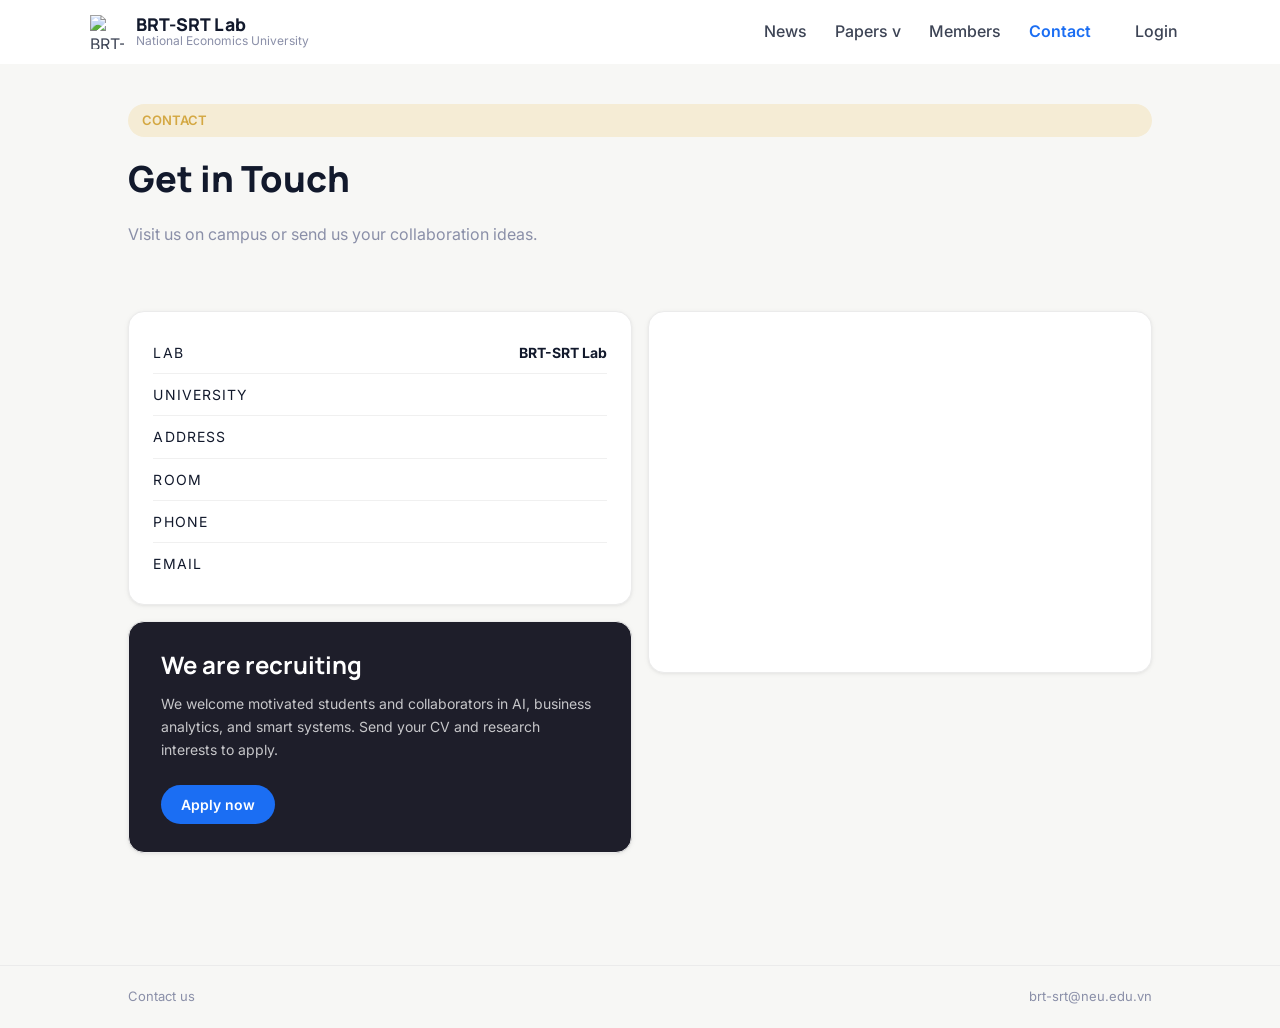
==== contact.html @ b158ad25 "Refactor website structure and improve content presentation - Updated meta tags for SEO optimization" ====
<!DOCTYPE html>
<html lang="en">
<head>
  <meta charset="UTF-8">
  <meta name="viewport" content="width=device-width, initial-scale=1.0">
  <title>Contact</title>
  <meta name="description" content="Contact BRT-SRT Lab at National Economics University.">

  <link rel="preconnect" href="https://fonts.googleapis.com">
  <link rel="preconnect" href="https://fonts.gstatic.com" crossorigin>
  <link href="https://fonts.googleapis.com/css2?family=Manrope:wght@400;500;600;700;800&family=Inter:wght@400;500;600&display=swap" rel="stylesheet">

  <link rel="stylesheet" href="https://unpkg.com/leaflet@1.9.4/dist/leaflet.css" crossorigin="">
  <link rel="stylesheet" href="assets/css/tokens.css">
  <link rel="stylesheet" href="assets/css/base.css">
  <link rel="stylesheet" href="assets/css/components.css">
</head>
<body>
  <header class="navbar">
    <div class="navbar__inner">
      <a href="index.html" class="nav-logo" aria-label="BRT-SRT Home">
        <img src="assets/images/lab-logo.svg" alt="BRT-SRT logo" width="34" height="34">
        <span>
          <span class="nav-logo__text">BRT-SRT Lab</span>
          <span class="nav-logo__sub">National Economics University</span>
        </span>
      </a>

      <ul class="nav-links" role="list">
        <li><a href="post.html">News</a></li>
        <li class="nav-item--dropdown">
          <button class="nav-trigger" type="button" aria-expanded="false">Papers v</button>
          <div class="nav-dropdown" role="menu">
            <a href="paper.html">All Papers</a>
            <a href="paper.html?type=SCI">SCI</a>
            <a href="paper.html?type=SCIE">SCIE</a>
            <a href="paper.html?type=Conference">Conference</a>
            <a href="paper.html">Patent</a>
            <a href="paper.html">Program Signup</a>
            <a href="paper.html">Datasets</a>
            <a href="paper.html">Projects</a>
            <a href="paper.html">Awards</a>
          </div>
        </li>
        <li><a href="members.html">Members</a></li>
        <li><a href="contact.html" class="active">Contact</a></li>
        <li><a href="mailto:brt-srt@neu.edu.vn?subject=Login%20Request" class="btn btn-primary nav-login">Login</a></li>
      </ul>

      <button class="nav-mobile-toggle" aria-label="Open menu" aria-expanded="false">&#9776;</button>
    </div>
  </header>

  <main>
    <section class="page-title-wrap">
      <div class="container page-title-inner">
        <span class="meta-badge">CONTACT</span>
        <h1 class="page-title">Get in Touch</h1>
        <p class="page-subtitle">Visit us on campus or send us your collaboration ideas.</p>
      </div>
    </section>

    <section class="section">
      <div class="container contact-layout">
        <div class="contact-panel">
          <article class="card contact-card">
            <div class="contact-row">
              <span class="contact-label">Lab</span>
              <strong id="contact-name">BRT-SRT Lab</strong>
            </div>
            <div class="contact-row">
              <span class="contact-label">University</span>
              <span id="contact-university"></span>
            </div>
            <div class="contact-row">
              <span class="contact-label">Address</span>
              <span id="contact-address"></span>
            </div>
            <div class="contact-row">
              <span class="contact-label">Room</span>
              <span id="contact-room"></span>
            </div>
            <div class="contact-row">
              <span class="contact-label">Phone</span>
              <a id="contact-phone" href="#"></a>
            </div>
            <div class="contact-row">
              <span class="contact-label">Email</span>
              <a id="contact-email-link" href="mailto:"><span id="contact-email"></span></a>
            </div>
          </article>

          <article id="recruit-card-wrap" class="card recruit-card">
            <h3>We are recruiting</h3>
            <p>
              We welcome motivated students and collaborators in AI, business analytics, and smart systems.
              Send your CV and research interests to apply.
            </p>
            <a id="apply-btn" class="btn btn-primary" href="#">Apply now</a>
          </article>
        </div>

        <article class="card contact-map-card">
          <div id="map" class="map" aria-label="Lab location map"></div>
        </article>
      </div>
    </section>
  </main>

  <footer class="footer">
    <div class="container footer__minimal">
      <span class="footer-contact-label">Contact us</span>
      <a class="footer-email" href="mailto:brt-srt@neu.edu.vn">brt-srt@neu.edu.vn</a>
    </div>
  </footer>

  <script src="https://unpkg.com/leaflet@1.9.4/dist/leaflet.js" crossorigin=""></script>
  <script src="assets/js/render.js"></script>
  <script src="assets/js/map.js"></script>
  <script>
    document.addEventListener('DOMContentLoaded', initContactMap);
  </script>
</body>
</html>
---- assets/css/tokens.css ----
/* ============================================================
   tokens.css — SCLab-inspired Design Tokens
   ============================================================ */
:root {
  /* Core colors */
  --color-primary: #1B6EF3;
  --color-primary-hover: #1558C7;
  --color-accent-warm: #D4A843;
  --color-accent-muted: #C8A96E;

  --bg-page: #F7F7F5;
  --bg-card: #FFFFFF;
  --bg-hero: linear-gradient(135deg, #E8E8F4 0%, #F0D8E8 50%, #EDE8DC 100%);
  --bg-dark-card: #1E1E2A;

  --bg-chip-sci: #E8F0FF;
  --bg-chip-if: #FFF3CD;
  --bg-chip-jcr: #D1ECF1;

  --text-primary: #12192C;
  --text-body: #3D4455;
  --text-muted: #8A8FA8;
  --text-accent-warm: #D4A843;
  --text-if: #856404;
  --text-jcr: #0C5460;

  --color-border: #EBEBEB;
  --color-border-soft: #E0E0E0;
  --color-card-soft: #F5F5F5;

  /* Typography */
  --font-display: 'Manrope', 'Inter', sans-serif;
  --font-body: 'Inter', 'Manrope', sans-serif;

  --text-xs: 0.75rem;
  --text-sm: 0.875rem;
  --text-base: 1rem;
  --text-lg: 1.125rem;
  --text-xl: 1.5rem;
  --text-2xl: 2.25rem;
  --text-hero: clamp(2.5rem, 5vw, 3.5rem);

  --fw-regular: 400;
  --fw-medium: 500;
  --fw-semibold: 600;
  --fw-bold: 700;
  --fw-extrabold: 800;

  /* Spacing */
  --space-1: 4px;
  --space-2: 8px;
  --space-3: 12px;
  --space-4: 16px;
  --space-5: 20px;
  --space-6: 24px;
  --space-8: 32px;
  --space-10: 40px;
  --space-12: 48px;
  --space-16: 64px;
  --space-20: 80px;

  /* Radius */
  --radius-sm: 8px;
  --radius-md: 12px;
  --radius-lg: 16px;
  --radius-xl: 20px;
  --radius-pill: 999px;

  /* Shadows */
  --shadow-card: 0 1px 3px rgba(0, 0, 0, 0.05), 0 1px 6px rgba(0, 0, 0, 0.04);
  --shadow-dropdown: 0 4px 20px rgba(0, 0, 0, 0.10);
  --shadow-nav-scroll: 0 1px 8px rgba(0, 0, 0, 0.08);

  /* Layout */
  --content-max: 1100px;
  --nav-height: 64px;
  --section-gap: 64px;

  /* Motion */
  --transition-fast: 100ms;
  --transition-base: 150ms;
}
---- assets/css/base.css ----
/* ============================================================
   base.css — SCLab-inspired Base Styles
   ============================================================ */

* {
  box-sizing: border-box;
  margin: 0;
  padding: 0;
}

*::before,
*::after {
  box-sizing: border-box;
}

html {
  -webkit-text-size-adjust: 100%;
  scroll-behavior: smooth;
}

body {
  font-family: var(--font-body);
  font-size: var(--text-base);
  font-weight: var(--fw-regular);
  color: var(--text-body);
  background: var(--bg-page);
  line-height: 1.65;
  -webkit-font-smoothing: antialiased;
  -moz-osx-font-smoothing: grayscale;
}

a {
  text-decoration: none;
  color: inherit;
}

a:focus-visible,
button:focus-visible,
select:focus-visible,
input:focus-visible {
  outline: 2px solid var(--color-primary);
  outline-offset: 2px;
}

img {
  max-width: 100%;
  height: auto;
  display: block;
}

button,
input,
select {
  font: inherit;
  color: inherit;
}

main {
  min-height: calc(100vh - var(--nav-height));
  padding-top: var(--nav-height);
}

.container {
  max-width: var(--content-max);
  margin: 0 auto;
  padding: 0 clamp(16px, 3vw, 48px);
}

.section {
  padding: var(--section-gap) 0;
}

.section-header {
  margin-bottom: var(--space-8);
}

.section-title {
  font-family: var(--font-display);
  font-size: var(--text-xl);
  font-weight: var(--fw-bold);
  color: var(--text-primary);
  margin-bottom: var(--space-3);
}

.section-subtitle {
  font-size: var(--text-sm);
  color: var(--text-muted);
}

.page-title {
  font-family: var(--font-display);
  font-size: var(--text-2xl);
  font-weight: var(--fw-extrabold);
  color: var(--text-primary);
  margin-top: var(--space-12);
  margin-bottom: var(--space-8);
}

.page-title-wrap {
  padding-top: var(--space-10);
}

.page-title-inner {
  display: flex;
  flex-direction: column;
  gap: var(--space-3);
}

.page-title-inner .meta-badge {
  margin: 0;
}

.page-title-inner .page-title {
  margin: 0;
}

.page-subtitle {
  max-width: 760px;
  color: var(--text-muted);
  font-size: var(--text-base);
}

/* Buttons */
.btn {
  display: inline-flex;
  align-items: center;
  justify-content: center;
  gap: var(--space-2);
  border: 0;
  border-radius: var(--radius-pill);
  padding: 8px 20px;
  cursor: pointer;
  font-size: var(--text-sm);
  font-weight: var(--fw-semibold);
  transition: filter var(--transition-fast) ease;
}

.btn:hover {
  filter: brightness(0.92);
}

.btn-primary {
  background: #1B6EF3;
  color: #FFFFFF;
}

.btn-outline {
  background: transparent;
  color: var(--text-primary);
  border: 1px solid var(--color-border-soft);
}

.btn-warm {
  background: var(--color-accent-warm);
  color: var(--bg-dark-card);
  font-weight: var(--fw-bold);
}

/* Navbar */
.navbar {
  position: fixed;
  top: 0;
  left: 0;
  right: 0;
  z-index: 100;
  height: var(--nav-height);
  background: #FFFFFF;
  border-bottom: 1px solid transparent;
  transition: box-shadow 160ms ease, border-color 160ms ease;
}

.navbar.scrolled {
  box-shadow: var(--shadow-nav-scroll);
  border-color: var(--color-border);
}

.navbar__inner {
  height: 100%;
  display: flex;
  align-items: center;
  justify-content: space-between;
  gap: var(--space-8);
  padding: 0 max(24px, calc((100vw - var(--content-max)) / 2));
}

.nav-logo {
  display: inline-flex;
  align-items: center;
  gap: var(--space-3);
  flex-shrink: 0;
}

.nav-logo__text {
  display: block;
  font-family: var(--font-display);
  font-size: 1.1rem;
  font-weight: var(--fw-extrabold);
  color: var(--text-primary);
  letter-spacing: 0.01em;
  line-height: 1;
}

.nav-logo__sub {
  display: block;
  margin-top: 2px;
  font-size: var(--text-xs);
  color: var(--text-muted);
  line-height: 1;
}

.nav-links {
  display: flex;
  align-items: center;
  gap: var(--space-1);
  list-style: none;
  margin-left: auto;
}

.nav-links a,
.nav-trigger {
  display: inline-flex;
  align-items: center;
  gap: 6px;
  border: 0;
  background: transparent;
  color: var(--text-body);
  font-size: var(--text-base);
  font-weight: var(--fw-medium);
  padding: 8px 12px;
  border-radius: var(--radius-sm);
  cursor: pointer;
}

.nav-links a:hover,
.nav-trigger:hover,
.nav-links a.active,
.nav-item--dropdown.open .nav-trigger {
  color: #1B6EF3;
}

.nav-links a.active {
  font-weight: var(--fw-semibold);
}

.nav-item--dropdown {
  position: relative;
}

.nav-dropdown {
  position: absolute;
  top: calc(100% + 10px);
  left: 0;
  width: 240px;
  background: #FFFFFF;
  border-radius: var(--radius-lg);
  box-shadow: var(--shadow-dropdown);
  border: 1px solid var(--color-border);
  padding: var(--space-2);
  display: none;
}

.nav-item--dropdown:hover .nav-dropdown,
.nav-item--dropdown.open .nav-dropdown {
  display: block;
}

.nav-dropdown a {
  display: block;
  height: 44px;
  line-height: 44px;
  padding: 0 var(--space-4);
  border-radius: var(--radius-md);
  color: var(--text-body);
  font-size: var(--text-sm);
  font-weight: var(--fw-medium);
}

.nav-dropdown a:hover {
  background: #F5F5F5;
  color: var(--text-primary);
}

.nav-login {
  margin-left: var(--space-4);
}

.nav-mobile-toggle {
  display: none;
  border: 0;
  background: transparent;
  color: var(--text-primary);
  font-size: 22px;
  padding: 4px;
  line-height: 1;
}

/* Hero */
.hero-wrap {
  padding-top: var(--space-10);
}

.hero-panel {
  position: relative;
  max-width: var(--content-max);
  min-height: 320px;
  margin: 0 auto;
  border-radius: var(--radius-xl);
  background: var(--bg-hero);
  padding: var(--space-12);
  overflow: hidden;
}

.hero-panel::before,
.hero-panel::after {
  content: "";
  position: absolute;
  border-radius: 999px;
  pointer-events: none;
}

.hero-panel::before {
  width: 180px;
  height: 180px;
  top: -40px;
  right: 140px;
  background: rgba(255, 255, 255, 0.42);
}

.hero-panel::after {
  width: 220px;
  height: 220px;
  bottom: -80px;
  left: -60px;
  background: rgba(255, 255, 255, 0.3);
}

.hero-title {
  position: relative;
  z-index: 1;
  max-width: 690px;
  font-family: var(--font-display);
  font-size: var(--text-hero);
  font-weight: var(--fw-extrabold);
  color: var(--text-primary);
  line-height: 1.1;
}

.hero-tagline {
  position: relative;
  z-index: 1;
  max-width: 520px;
  margin: var(--space-16) 0 var(--space-6) auto;
  text-align: right;
  font-size: var(--text-base);
  color: var(--text-body);
}

.hero-cta {
  display: flex;
  justify-content: flex-end;
  gap: var(--space-3);
}

/* Shared filter row */
.filter-row {
  display: flex;
  align-items: center;
  justify-content: space-between;
  gap: var(--space-4);
  flex-wrap: wrap;
  margin-bottom: var(--space-6);
}

/* Footer */
.footer {
  border-top: 1px solid var(--color-border);
  padding: 20px 0;
  margin-top: var(--space-12);
  font-size: 13px;
  color: var(--text-muted);
}

.footer__minimal {
  display: flex;
  align-items: center;
  justify-content: space-between;
  gap: var(--space-4);
  flex-wrap: wrap;
}

/* Utility */
.visually-hidden {
  position: absolute;
  width: 1px;
  height: 1px;
  overflow: hidden;
  clip: rect(0, 0, 0, 0);
  white-space: nowrap;
}

.text-muted {
  color: var(--text-muted);
}

.mt-4 {
  margin-top: var(--space-4);
}

.mt-8 {
  margin-top: var(--space-8);
}

/* Responsive */
@media (max-width: 1024px) {
  .hero-panel {
    padding: var(--space-10);
  }
}

@media (max-width: 640px) {
  main {
    padding-top: calc(var(--nav-height) + var(--space-2));
  }

  .navbar__inner {
    padding: 0 16px;
    gap: var(--space-3);
  }

  .nav-mobile-toggle {
    display: inline-flex;
    margin-left: auto;
  }

  .nav-links {
    display: none;
    position: absolute;
    top: var(--nav-height);
    left: 0;
    right: 0;
    background: #FFFFFF;
    border-top: 1px solid var(--color-border);
    border-bottom: 1px solid var(--color-border);
    box-shadow: var(--shadow-dropdown);
    flex-direction: column;
    align-items: stretch;
    gap: 0;
    padding: var(--space-3) var(--space-4);
  }

  .nav-links.open {
    display: flex;
  }

  .nav-links a,
  .nav-trigger {
    width: 100%;
    justify-content: space-between;
    padding: 10px 12px;
  }

  .nav-dropdown {
    position: static;
    width: 100%;
    border: 1px solid var(--color-border-soft);
    box-shadow: none;
    margin: 6px 0 0;
    display: none;
  }

  .nav-item--dropdown.open .nav-dropdown {
    display: block;
  }

  .nav-login {
    margin: 8px 0 0;
    width: 100%;
    justify-content: center;
  }

  .hero-wrap {
    padding-top: var(--space-6);
  }

  .hero-panel {
    min-height: auto;
    padding: var(--space-6);
  }

  .hero-tagline {
    margin: var(--space-8) 0 var(--space-4);
    text-align: left;
  }

  .hero-cta {
    justify-content: flex-start;
    flex-wrap: wrap;
  }

  .page-title {
    margin-top: var(--space-8);
    margin-bottom: var(--space-6);
    font-size: 2rem;
  }

  .filter-row {
    align-items: stretch;
  }
}
---- assets/css/components.css ----
/* ============================================================
   components.css — SCLab-inspired Components
   ============================================================ */

.card {
  background: var(--bg-card);
  border: 1px solid var(--color-border);
  border-radius: var(--radius-lg);
  box-shadow: var(--shadow-card);
  transition: transform 150ms ease;
}

.card:hover {
  transform: translateY(-2px);
}

/* Home */
.research-grid {
  display: grid;
  grid-template-columns: repeat(auto-fit, minmax(280px, 1fr));
  gap: var(--space-5);
}

.research-card {
  padding: 28px;
}

.research-icon {
  width: 40px;
  height: 40px;
  display: inline-flex;
  align-items: center;
  justify-content: center;
  margin-bottom: var(--space-3);
  font-size: 28px;
}

.research-title {
  font-family: var(--font-display);
  font-size: var(--text-lg);
  font-weight: var(--fw-bold);
  color: var(--text-primary);
  margin-bottom: var(--space-2);
}

.research-desc {
  font-size: var(--text-sm);
  color: var(--text-body);
  line-height: 1.6;
}

.home-news-list {
  display: flex;
  flex-direction: column;
  gap: var(--space-2);
}

/* Tabs and filter controls */
.tab-set {
  display: inline-flex;
  align-items: center;
  gap: 4px;
  padding: 4px;
  background: #EBEBEB;
  border-radius: var(--radius-pill);
}

.filter-tabs {
  display: inline-flex;
  align-items: center;
  gap: 4px;
  padding: 4px;
  background: #EBEBEB;
  border-radius: var(--radius-pill);
}

.filter-tabs.members-tabs {
  background: transparent;
  padding: 0;
  gap: 8px;
}

.tab {
  border: 0;
  border-radius: var(--radius-pill);
  background: transparent;
  color: var(--text-muted);
  font-size: var(--text-sm);
  font-weight: var(--fw-medium);
  padding: 8px 20px;
  cursor: pointer;
}

.tab--active {
  background: #FFFFFF;
  color: var(--text-primary);
  box-shadow: 0 1px 4px rgba(0, 0, 0, 0.10);
  font-weight: var(--fw-semibold);
}

.filter-label {
  font-size: 12px;
  color: var(--text-muted);
  letter-spacing: 0.08em;
  text-transform: uppercase;
  margin-right: var(--space-2);
}

.filter-select {
  min-width: 160px;
  height: 40px;
  border: 1px solid var(--color-border-soft);
  border-radius: var(--radius-md);
  background: #FFFFFF;
  color: var(--text-primary);
  padding: 8px 12px;
}

.search-wrap {
  position: relative;
  width: min(480px, 100%);
}

.search-wrap input {
  width: 100%;
  height: 42px;
  border: 1px solid var(--color-border-soft);
  border-radius: var(--radius-pill);
  padding: 10px 16px 10px 40px;
  background: #FFFFFF;
  color: var(--text-primary);
  font-size: var(--text-sm);
}

.search-wrap svg {
  position: absolute;
  top: 50%;
  left: 14px;
  transform: translateY(-50%);
  color: var(--text-muted);
}

.search-wrap svg circle,
.search-wrap svg path {
  fill: none;
  stroke: currentColor;
  stroke-width: 2;
  stroke-linecap: round;
  stroke-linejoin: round;
}

/* News list item */
.news-list {
  display: flex;
  flex-direction: column;
  gap: var(--space-2);
}

.news-item {
  display: flex;
  align-items: center;
  gap: var(--space-5);
  padding: 20px 24px;
}

.news-item--compact {
  padding: 18px 20px;
}

.news-date {
  min-width: 56px;
  text-align: center;
  line-height: 1;
}

.news-date__day {
  display: block;
  font-size: 24px;
  font-weight: var(--fw-bold);
  color: var(--text-primary);
}

.news-date__month {
  display: block;
  margin-top: 4px;
  font-size: 12px;
  color: var(--text-muted);
  letter-spacing: 0.05em;
}

.news-main {
  flex: 1;
  min-width: 0;
}

.news-title {
  font-family: var(--font-body);
  font-size: var(--text-base);
  font-weight: var(--fw-semibold);
  color: var(--text-primary);
  line-height: 1.45;
}

.news-title:hover {
  color: #1B6EF3;
}

.news-meta {
  display: flex;
  align-items: center;
  flex-wrap: wrap;
  gap: 6px;
  margin-bottom: 6px;
}

.news-arrow {
  color: var(--text-muted);
  font-size: 20px;
  line-height: 1;
}

.news-item:hover .news-arrow {
  color: #1B6EF3;
}

.badge {
  display: inline-flex;
  align-items: center;
  border-radius: 6px;
  padding: 3px 8px;
  font-size: 11px;
  font-weight: var(--fw-bold);
}

.badge--pin {
  background: #FFF3F3;
  color: #C74343;
}

.badge--notice {
  background: #FFF3CD;
  color: #856404;
}

.badge--awards {
  background: #F5ECD5;
  color: #D4A843;
}

.badge--publication {
  background: #E8F0FF;
  color: #1B6EF3;
}

.badge--event {
  background: #EEF2FF;
  color: #6366F1;
}

.badge--category {
  background: #F0F0F0;
  color: #6B7280;
}

/* News detail */
.news-detail {
  max-width: 760px;
  margin: var(--space-12) auto 0;
  padding: 0 24px;
}

.news-back {
  display: inline-block;
  margin-bottom: var(--space-6);
  color: var(--text-muted);
  font-size: var(--text-sm);
}

.news-detail-category {
  display: inline-block;
  margin-bottom: var(--space-3);
  color: #D4A843;
  font-size: 12px;
  font-weight: var(--fw-semibold);
  letter-spacing: 0.1em;
  text-transform: uppercase;
}

.news-detail-title {
  font-family: var(--font-display);
  font-size: clamp(1.75rem, 3vw, 2.5rem);
  font-weight: var(--fw-extrabold);
  color: var(--text-primary);
  line-height: 1.2;
}

.news-author-row {
  margin-top: var(--space-4);
  display: flex;
  align-items: center;
  gap: var(--space-2);
  color: var(--text-muted);
  font-size: var(--text-sm);
}

.news-author-avatar {
  width: 32px;
  height: 32px;
  border-radius: 999px;
  background: #F0F0F0;
}

.news-divider {
  border: 0;
  border-top: 1px solid #E8E8E8;
  margin: var(--space-6) 0;
}

.news-detail-body {
  font-size: var(--text-base);
  line-height: 1.75;
  color: var(--text-body);
}

.news-detail-body img {
  max-width: 700px;
  width: 100%;
  border-radius: var(--radius-lg);
  display: block;
  margin: var(--space-6) auto;
}

.news-detail-card {
  max-width: 840px;
  margin: 0 auto;
  padding: 28px clamp(18px, 4vw, 40px);
}

.news-detail-card p + p {
  margin-top: var(--space-4);
}

.news-detail-card ul,
.news-detail-card ol {
  margin: var(--space-4) 0 var(--space-4) 20px;
}

/* Papers */
.papers-list {
  display: flex;
  flex-direction: column;
  gap: var(--space-2);
}

.paper-item {
  display: flex;
  align-items: flex-start;
  gap: var(--space-4);
  padding: 20px 24px;
}

.paper-index {
  width: 40px;
  height: 40px;
  border-radius: 999px;
  background: #F5F5F5;
  color: var(--text-muted);
  font-size: 14px;
  font-weight: var(--fw-bold);
  display: inline-flex;
  align-items: center;
  justify-content: center;
  flex-shrink: 0;
}

.paper-main {
  flex: 1;
  min-width: 0;
}

.paper-title {
  font-size: var(--text-base);
  font-weight: var(--fw-semibold);
  color: var(--text-primary);
  line-height: 1.45;
}

.paper-title a:hover {
  color: #1B6EF3;
}

.paper-authors {
  margin-top: 6px;
  font-size: var(--text-sm);
  color: var(--text-muted);
}

.paper-authors .lead-author {
  color: var(--text-body);
  font-weight: var(--fw-medium);
}

.paper-badges {
  margin-top: var(--space-2);
  display: flex;
  align-items: center;
  flex-wrap: wrap;
  gap: 6px;
}

.paper-chip {
  display: inline-flex;
  align-items: center;
  border-radius: 6px;
  padding: 3px 8px;
  font-size: 11px;
  font-weight: var(--fw-bold);
}

.paper-chip--type {
  background: var(--bg-chip-sci);
  color: #1B6EF3;
}

.paper-chip--if {
  background: var(--bg-chip-if);
  color: var(--text-if);
}

.paper-chip--jcr {
  background: var(--bg-chip-jcr);
  color: var(--text-jcr);
}

.paper-meta-inline {
  color: var(--text-muted);
  font-size: 13px;
}

.paper-venue {
  font-style: italic;
}

.paper-copy {
  margin-left: auto;
  width: 36px;
  height: 36px;
  border: 0;
  border-radius: 999px;
  background: #F5F5F5;
  color: var(--text-muted);
  display: inline-flex;
  align-items: center;
  justify-content: center;
  flex-shrink: 0;
  cursor: pointer;
}

.paper-copy:hover {
  background: #1B6EF3;
  color: #FFFFFF;
}

/* Members */
.member-groups {
  display: flex;
  flex-direction: column;
  gap: var(--space-10);
}

.group-heading {
  display: flex;
  align-items: center;
  gap: 12px;
  margin-bottom: var(--space-4);
}

.group-accent {
  width: 3px;
  height: 20px;
  background: #D4A843;
  border-radius: 2px;
}

.group-title {
  font-family: var(--font-display);
  font-size: 24px;
  font-weight: var(--fw-bold);
  color: var(--text-primary);
}

.group-count {
  display: inline-flex;
  align-items: center;
  justify-content: center;
  padding: 3px 10px;
  border-radius: var(--radius-pill);
  background: #F0F0F0;
  color: var(--text-muted);
  font-size: 12px;
}

.member-list {
  display: flex;
  flex-direction: column;
  gap: 12px;
}

.member-row {
  display: flex;
  align-items: center;
  gap: var(--space-5);
  width: min(100%, 760px);
  padding: 24px 28px;
}

.member-row.is-alumni {
  opacity: 0.86;
}

.member-photo {
  width: 96px;
  height: 96px;
  border-radius: var(--radius-md);
  object-fit: cover;
  border: 1px solid #F0F0F0;
  flex-shrink: 0;
}

.member-photo-placeholder {
  width: 96px;
  height: 96px;
  border-radius: var(--radius-md);
  background: #F5F5F5;
  color: var(--text-muted);
  display: inline-flex;
  align-items: center;
  justify-content: center;
  font-size: 28px;
  flex-shrink: 0;
}

.member-main {
  min-width: 0;
}

.member-name {
  font-family: var(--font-display);
  font-size: var(--text-lg);
  font-weight: var(--fw-bold);
  color: var(--text-primary);
}

.member-role {
  margin-top: 2px;
  font-size: var(--text-sm);
  font-weight: var(--fw-semibold);
  color: #D4A843;
}

.member-dept,
.member-affiliation,
.member-grad {
  margin-top: 2px;
  font-size: var(--text-sm);
  color: var(--text-muted);
}

.member-links {
  margin-left: auto;
  display: flex;
  gap: var(--space-2);
}

.member-links a {
  width: 32px;
  height: 32px;
  border-radius: 999px;
  background: #F5F5F5;
  color: var(--text-muted);
  display: inline-flex;
  align-items: center;
  justify-content: center;
}

.member-links a:hover {
  background: #1B6EF3;
  color: #FFFFFF;
}

/* Contact */
.meta-badge {
  display: inline-flex;
  align-items: center;
  border-radius: var(--radius-pill);
  background: #F5ECD5;
  color: #D4A843;
  font-size: 13px;
  font-weight: var(--fw-semibold);
  padding: 6px 14px;
  margin-top: var(--space-12);
  margin-bottom: var(--space-6);
}

.contact-layout {
  display: grid;
  grid-template-columns: 1fr 1fr;
  gap: 16px;
  align-items: start;
}

.contact-panel {
  display: flex;
  flex-direction: column;
  gap: 16px;
}

.contact-card {
  padding: 20px 24px;
}

.contact-row {
  display: flex;
  align-items: baseline;
  justify-content: space-between;
  gap: 12px;
  padding: 9px 0;
  border-bottom: 1px solid #F0F0F0;
}

.contact-row:last-child {
  border-bottom: 0;
}

.contact-label {
  color: var(--text-muted);
  font-size: 12px;
  text-transform: uppercase;
  letter-spacing: 0.08em;
}

.contact-row strong,
.contact-row span,
.contact-row a {
  color: var(--text-primary);
  font-size: var(--text-sm);
  text-align: right;
}

.contact-left {
  display: flex;
  flex-direction: column;
  gap: 16px;
}

.info-cards {
  display: grid;
  grid-template-columns: 1fr 1fr;
  gap: 16px;
}

.info-card {
  padding: 20px 24px;
}

.info-icon {
  width: 28px;
  height: 28px;
  border-radius: 999px;
  background: #F5F5F5;
  display: inline-flex;
  align-items: center;
  justify-content: center;
  color: var(--text-muted);
  margin-bottom: var(--space-3);
}

.info-label {
  display: block;
  font-size: 12px;
  text-transform: uppercase;
  letter-spacing: 0.08em;
  color: var(--text-muted);
  margin-bottom: 8px;
}

.info-value,
.info-value a {
  font-size: var(--text-base);
  font-weight: var(--fw-medium);
  color: var(--text-primary);
}

.contact-map {
  height: 300px;
  border-radius: var(--radius-lg);
  overflow: hidden;
}

.contact-map-card {
  padding: 0;
  overflow: hidden;
}

.map {
  width: 100%;
  height: 360px;
}

.contact-map #map {
  width: 100%;
  height: 100%;
}

.recruit-card {
  background: #1E1E2A;
  border-radius: var(--radius-lg);
  padding: 28px 32px;
}

.recruit-card h3 {
  color: #FFFFFF;
  font-family: var(--font-display);
  font-size: 24px;
  line-height: 1.25;
}

.recruit-card p {
  margin-top: var(--space-3);
  color: rgba(255, 255, 255, 0.75);
  font-size: var(--text-sm);
  line-height: 1.65;
}

.recruit-card .btn {
  margin-top: var(--space-6);
}

.recruit-chip {
  display: inline-flex;
  padding: 6px 12px;
  border-radius: var(--radius-pill);
  background: rgba(255, 255, 255, 0.15);
  color: #FFFFFF;
  font-size: 12px;
  font-weight: var(--fw-semibold);
  letter-spacing: 0.08em;
  text-transform: uppercase;
}

.recruit-title {
  margin-top: var(--space-4);
  font-family: var(--font-display);
  font-size: 24px;
  font-weight: var(--fw-bold);
  color: #FFFFFF;
  line-height: 1.3;
}

.recruit-desc {
  margin-top: var(--space-3);
  color: rgba(255, 255, 255, 0.7);
  font-size: var(--text-sm);
  line-height: 1.7;
}

.recruit-actions {
  margin-top: var(--space-6);
}

/* Pagination */
.pagination {
  display: flex;
  align-items: center;
  gap: 4px;
  margin-top: var(--space-6);
}

.pagination__btn {
  width: 36px;
  height: 36px;
  border-radius: 8px;
  border: 1px solid var(--color-border-soft);
  background: #FFFFFF;
  color: var(--text-muted);
  font-size: var(--text-sm);
  cursor: pointer;
}

.pagination__btn--active {
  background: #1B6EF3;
  border-color: #1B6EF3;
  color: #FFFFFF;
}

.pagination__btn:disabled {
  opacity: 0.45;
  cursor: not-allowed;
}

.pagination__btn.pagination__prev,
.pagination__btn.pagination__next {
  border: 0;
  background: transparent;
  color: var(--text-muted);
}

/* Empty state */
.empty-state {
  border: 1px dashed var(--color-border-soft);
  border-radius: var(--radius-lg);
  padding: var(--space-12);
  text-align: center;
  color: var(--text-muted);
}

.empty-state__icon {
  font-size: 28px;
  margin-bottom: var(--space-3);
}

.empty-state__text {
  font-size: var(--text-sm);
}

/* Responsive */
@media (max-width: 1024px) {
  .member-row {
    width: 100%;
  }

  .contact-layout {
    grid-template-columns: 1fr;
  }
}

@media (max-width: 640px) {
  .news-item {
    padding: 16px;
    gap: var(--space-3);
  }

  .paper-item {
    padding: 16px;
  }

  .paper-copy {
    width: 32px;
    height: 32px;
  }

  .member-row {
    flex-direction: column;
    align-items: flex-start;
    padding: 18px;
  }

  .member-links {
    margin-left: 0;
  }

  .group-title {
    font-size: 20px;
  }

  .info-cards {
    grid-template-columns: 1fr;
  }

  .contact-row {
    flex-direction: column;
    align-items: flex-start;
  }

  .contact-row strong,
  .contact-row span,
  .contact-row a {
    text-align: left;
  }

  .map {
    height: 280px;
  }

  .meta-badge {
    margin-top: var(--space-8);
  }
}
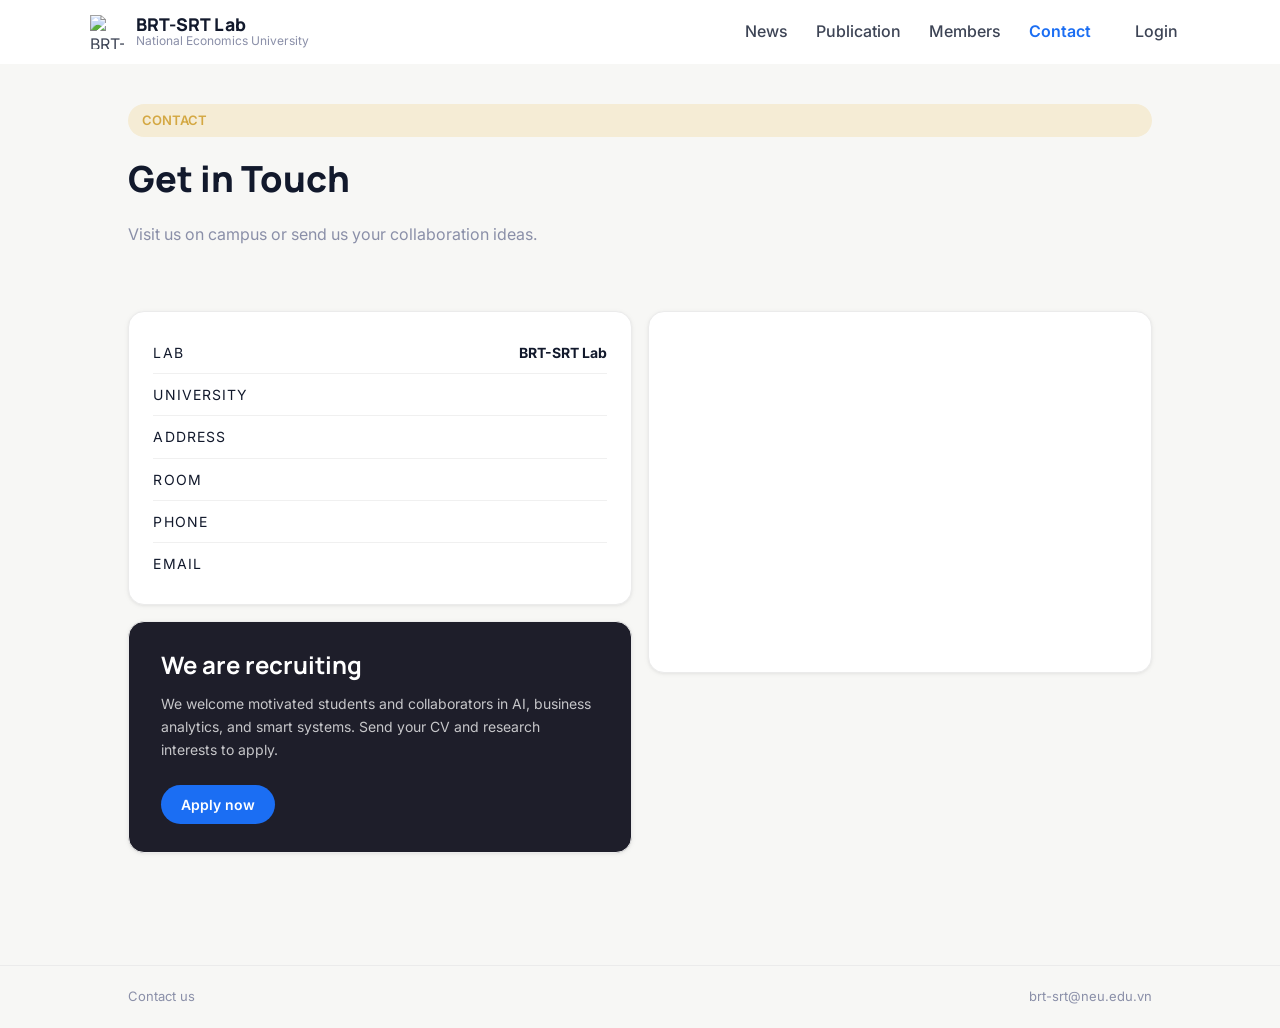
==== commit a438b9a5: "Refactor navigation links to unify 'Papers' section under 'Publication'" ====
--- a/contact.html
+++ b/contact.html
@@ -28,20 +28,7 @@
 
       <ul class="nav-links" role="list">
         <li><a href="post.html">News</a></li>
-        <li class="nav-item--dropdown">
-          <button class="nav-trigger" type="button" aria-expanded="false">Papers v</button>
-          <div class="nav-dropdown" role="menu">
-            <a href="paper.html">All Papers</a>
-            <a href="paper.html?type=SCI">SCI</a>
-            <a href="paper.html?type=SCIE">SCIE</a>
-            <a href="paper.html?type=Conference">Conference</a>
-            <a href="paper.html">Patent</a>
-            <a href="paper.html">Program Signup</a>
-            <a href="paper.html">Datasets</a>
-            <a href="paper.html">Projects</a>
-            <a href="paper.html">Awards</a>
-          </div>
-        </li>
+        <li><a href="publication.html">Publication</a></li>
         <li><a href="members.html">Members</a></li>
         <li><a href="contact.html" class="active">Contact</a></li>
         <li><a href="mailto:brt-srt@neu.edu.vn?subject=Login%20Request" class="btn btn-primary nav-login">Login</a></li>
--- a/assets/css/components.css
+++ b/assets/css/components.css
@@ -136,8 +136,11 @@
   position: absolute;
   top: 50%;
   left: 14px;
+  width: 18px;
+  height: 18px;
   transform: translateY(-50%);
   color: var(--text-muted);
+  pointer-events: none;
 }
 
 .search-wrap svg circle,
@@ -566,6 +569,52 @@
   color: var(--text-muted);
 }
 
+.member-teams {
+  margin-top: var(--space-3);
+  display: flex;
+  align-items: center;
+  gap: 8px;
+  flex-wrap: wrap;
+}
+
+.member-team-label {
+  font-size: 12px;
+  color: var(--text-muted);
+  text-transform: uppercase;
+  letter-spacing: 0.08em;
+}
+
+.member-team-list {
+  display: flex;
+  align-items: center;
+  gap: 8px;
+  flex-wrap: wrap;
+}
+
+.member-team-item {
+  display: inline-flex;
+  align-items: center;
+  gap: 6px;
+  padding: 4px 8px 4px 4px;
+  border: 1px solid var(--color-border-soft);
+  border-radius: var(--radius-pill);
+  background: #FFFFFF;
+}
+
+.member-team-item img {
+  width: 26px;
+  height: 26px;
+  border-radius: 999px;
+  object-fit: cover;
+  border: 1px solid var(--color-border-soft);
+}
+
+.member-team-name {
+  font-size: 12px;
+  color: var(--text-body);
+  font-weight: var(--fw-medium);
+}
+
 .member-links {
   margin-left: auto;
   display: flex;
